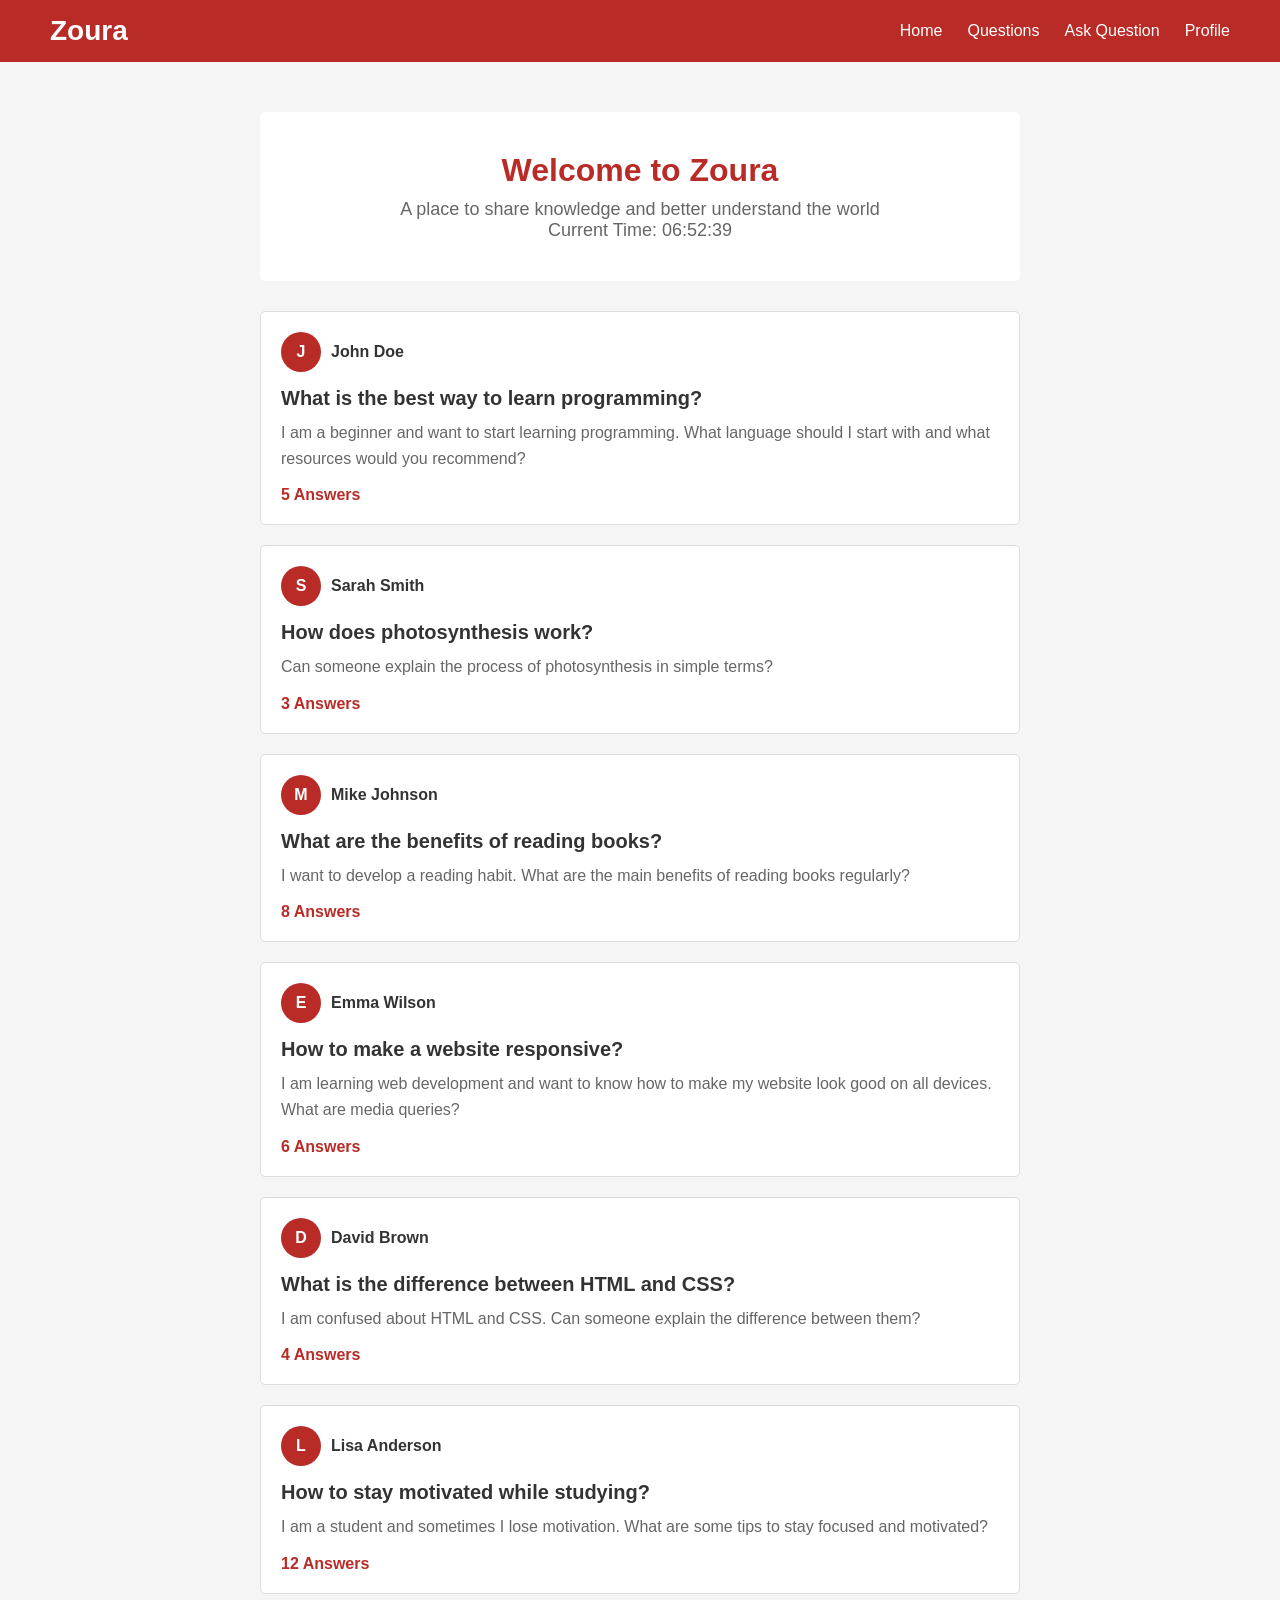
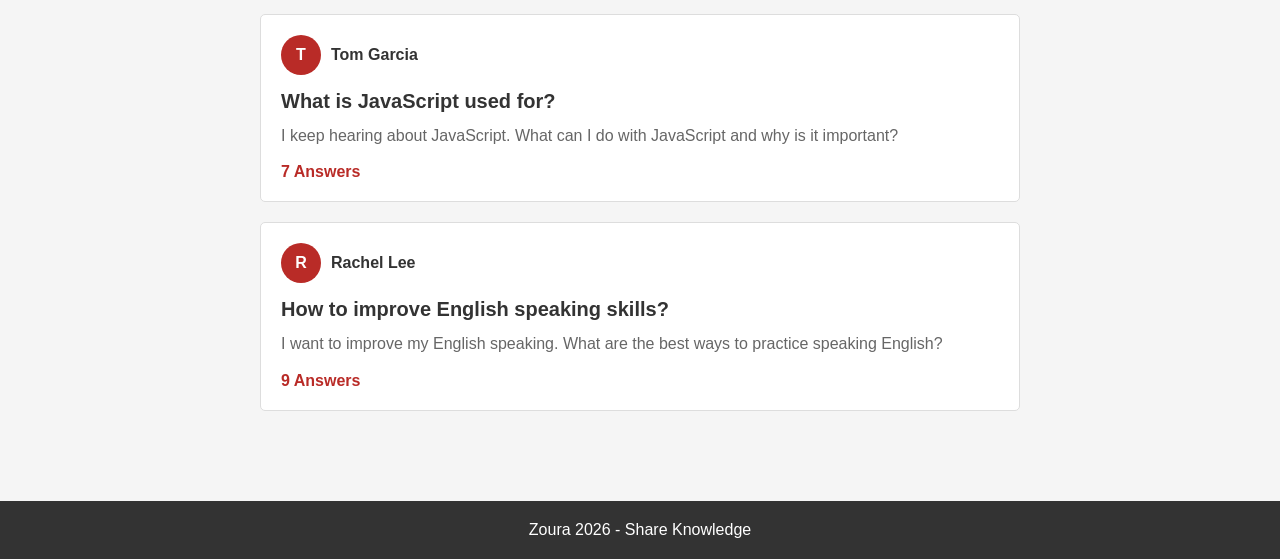
==== index.html @ 1b9b8d32 "first commit" ====
<!DOCTYPE html>
<html>

<head>
    <title>Zoura - Home</title>
    <link rel="stylesheet" href="style.css">
    <script src="script.js"></script>
</head>

<body>
    <div class="header">
        <div class="logo">Zoura</div>
        <div class="nav">
            <a href="index.html">Home</a>
            <a href="questions.html">Questions</a>
            <a href="ask.html">Ask Question</a>
            <a href="profile.html">Profile</a>
        </div>
    </div>

    <div class="container">
        <div class="welcome">
            <h1>Welcome to Zoura</h1>
            <p>A place to share knowledge and better understand the world</p>
            <p id="currentTime"></p>
        </div>

        <div id="questionsContainer"></div>
    </div>

    <div class="footer">
        <p>Zoura 2026 - Share Knowledge</p>
    </div>
</body>

</html>
---- style.css ----
* {
    margin: 0;
    padding: 0;
    box-sizing: border-box;
}

body {
    font-family: Arial, sans-serif;
    background-color: #f5f5f5;
}
.header {
    background-color: #b92b27;
    color: white;
    padding: 15px 50px;
    display: flex;
    justify-content: space-between;
    align-items: center;
}

.logo {
    font-size: 28px;
    font-weight: bold;
}

.nav {
    display: flex;
    gap: 25px;
}

.nav a {
    color: white;
    text-decoration: none;
    font-size: 16px;
}

.nav a:hover {
    text-decoration: underline;
}


.container {
    max-width: 800px;
    margin: 30px auto;
    padding: 20px;
}


.welcome {
    background-color: white;
    padding: 40px;
    text-align: center;
    border-radius: 5px;
    margin-bottom: 30px;
}

.welcome h1 {
    color: #b92b27;
    margin-bottom: 10px;
}

.welcome p {
    color: #666;
    font-size: 18px;
}

/* Question Box */
.question-box {
    background-color: white;
    padding: 20px;
    margin-bottom: 20px;
    border-radius: 5px;
    border: 1px solid #ddd;
}

.user-info {
    display: flex;
    align-items: center;
    margin-bottom: 15px;
}

.user-pic {
    width: 40px;
    height: 40px;
    background-color: #b92b27;
    color: white;
    border-radius: 50%;
    display: flex;
    align-items: center;
    justify-content: center;
    font-weight: bold;
    margin-right: 10px;
}

.user-name {
    font-weight: bold;
    color: #333;
}

.question-title {
    font-size: 20px;
    font-weight: bold;
    color: #333;
    margin-bottom: 10px;
}

.question-text {
    color: #666;
    line-height: 1.6;
    margin-bottom: 15px;
}

.answer-count {
    color: #b92b27;
    font-weight: bold;
}


.question-detail {
    background-color: white;
    padding: 25px;
    margin-bottom: 30px;
    border-radius: 5px;
    border: 1px solid #ddd;
}

.answer {
    background-color: #f9f9f9;
    padding: 15px;
    margin-top: 20px;
    border-left: 3px solid #b92b27;
}

.answer-text {
    color: #555;
    line-height: 1.6;
}


.form-box {
    background-color: white;
    padding: 30px;
    border-radius: 5px;
    margin-bottom: 30px;
}

.form-group {
    margin-bottom: 20px;
}

.form-group label {
    display: block;
    font-weight: bold;
    margin-bottom: 8px;
    color: #333;
}

.form-group input,
.form-group textarea,
.form-group select {
    width: 100%;
    padding: 12px;
    border: 1px solid #ddd;
    border-radius: 4px;
    font-size: 14px;
}

.form-group textarea {
    height: 150px;
    resize: vertical;
}

.submit-btn {
    background-color: #b92b27;
    color: white;
    padding: 12px 30px;
    border: none;
    border-radius: 4px;
    font-size: 16px;
    cursor: pointer;
    font-weight: bold;
}

.submit-btn:hover {
    background-color: #a02622;
}

/* Tips Box */
.tips-box {
    background-color: white;
    padding: 25px;
    border-radius: 5px;
    border: 1px solid #ddd;
}

.tips-box h3 {
    color: #b92b27;
    margin-bottom: 15px;
}

.tips-box ul {
    margin-left: 20px;
}

.tips-box li {
    color: #666;
    line-height: 2;
}


.profile-header {
    background-color: white;
    padding: 30px;
    border-radius: 5px;
    margin-bottom: 30px;
    display: flex;
    align-items: center;
}

.profile-pic-large {
    width: 100px;
    height: 100px;
    background-color: #b92b27;
    color: white;
    border-radius: 50%;
    display: flex;
    align-items: center;
    justify-content: center;
    font-size: 40px;
    font-weight: bold;
    margin-right: 25px;
}

.profile-info h1 {
    color: #333;
    margin-bottom: 5px;
}

.profile-info p {
    color: #666;
}


.stats-box {
    background-color: white;
    padding: 25px;
    border-radius: 5px;
    margin-bottom: 30px;
    display: flex;
    justify-content: space-around;
}

.stat {
    text-align: center;
}

.stat-number {
    font-size: 32px;
    font-weight: bold;
    color: #b92b27;
}

.stat-label {
    color: #666;
    margin-top: 5px;
}

h2 {
    color: #333;
    margin: 30px 0 20px 0;
}

.answer-box {
    background-color: white;
    padding: 20px;
    margin-bottom: 15px;
    border-radius: 5px;
    border: 1px solid #ddd;
}

.question-title-small {
    font-size: 16px;
    font-weight: bold;
    color: #b92b27;
    margin-bottom: 10px;
}


.footer {
    background-color: #333;
    color: white;
    text-align: center;
    padding: 20px;
    margin-top: 50px;
}

@media (max-width: 1024px) {
    .container {
        max-width: 90%;
        padding: 15px;
    }

    .header {
        padding: 15px 30px;
    }

    .question-title {
        font-size: 19px;
    }
}


@media (max-width: 768px) {
    .header {
        flex-direction: column;
        padding: 15px 20px;
    }

    .logo {
        margin-bottom: 15px;
        font-size: 26px;
    }

    .nav {
        flex-direction: row;
        flex-wrap: wrap;
        gap: 15px;
        justify-content: center;
    }

    .nav a {
        font-size: 15px;
    }

    .container {
        padding: 10px;
        margin: 20px auto;
        max-width: 95%;
    }

    .welcome {
        padding: 25px 20px;
    }

    .welcome h1 {
        font-size: 24px;
    }

    .welcome p {
        font-size: 16px;
    }

    .question-box,
    .question-detail,
    .form-box,
    .tips-box {
        padding: 15px;
    }

    .question-title {
        font-size: 18px;
    }

    .profile-header {
        flex-direction: column;
        text-align: center;
        padding: 25px;
    }

    .profile-pic-large {
        margin-right: 0;
        margin-bottom: 15px;
    }

    .stats-box {
        flex-direction: row;
        flex-wrap: wrap;
        gap: 15px;
        padding: 20px;
    }

    .stat {
        flex: 1;
        min-width: 100px;
    }

    .stat-number {
        font-size: 28px;
    }
}


@media (max-width: 480px) {
    .header {
        padding: 12px 15px;
    }

    .logo {
        font-size: 24px;
        margin-bottom: 12px;
    }

    .nav {
        flex-direction: column;
        gap: 8px;
    }

    .nav a {
        font-size: 14px;
        padding: 8px;
    }

    .container {
        margin: 15px auto;
    }

    .welcome {
        padding: 20px 15px;
    }

    .welcome h1 {
        font-size: 22px;
    }

    .welcome p {
        font-size: 14px;
    }

    .question-box,
    .question-detail,
    .form-box,
    .tips-box,
    .answer-box {
        padding: 12px;
        margin-bottom: 15px;
    }

    .question-title {
        font-size: 17px;
    }

    .question-text,
    .answer-text {
        font-size: 14px;
    }

    .user-pic {
        width: 35px;
        height: 35px;
        font-size: 14px;
    }

    .user-name {
        font-size: 14px;
    }

    .form-group input,
    .form-group textarea,
    .form-group select {
        font-size: 14px;
        padding: 10px;
    }

    .submit-btn {
        width: 100%;
        padding: 14px;
        font-size: 15px;
    }

    .profile-pic-large {
        width: 80px;
        height: 80px;
        font-size: 32px;
    }

    .profile-info h1 {
        font-size: 24px;
    }

    .stats-box {
        flex-direction: column;
        gap: 15px;
        padding: 15px;
    }

    .stat-number {
        font-size: 26px;
    }

    h2 {
        font-size: 20px;
    }

    .footer {
        padding: 15px;
        font-size: 14px;
    }
}
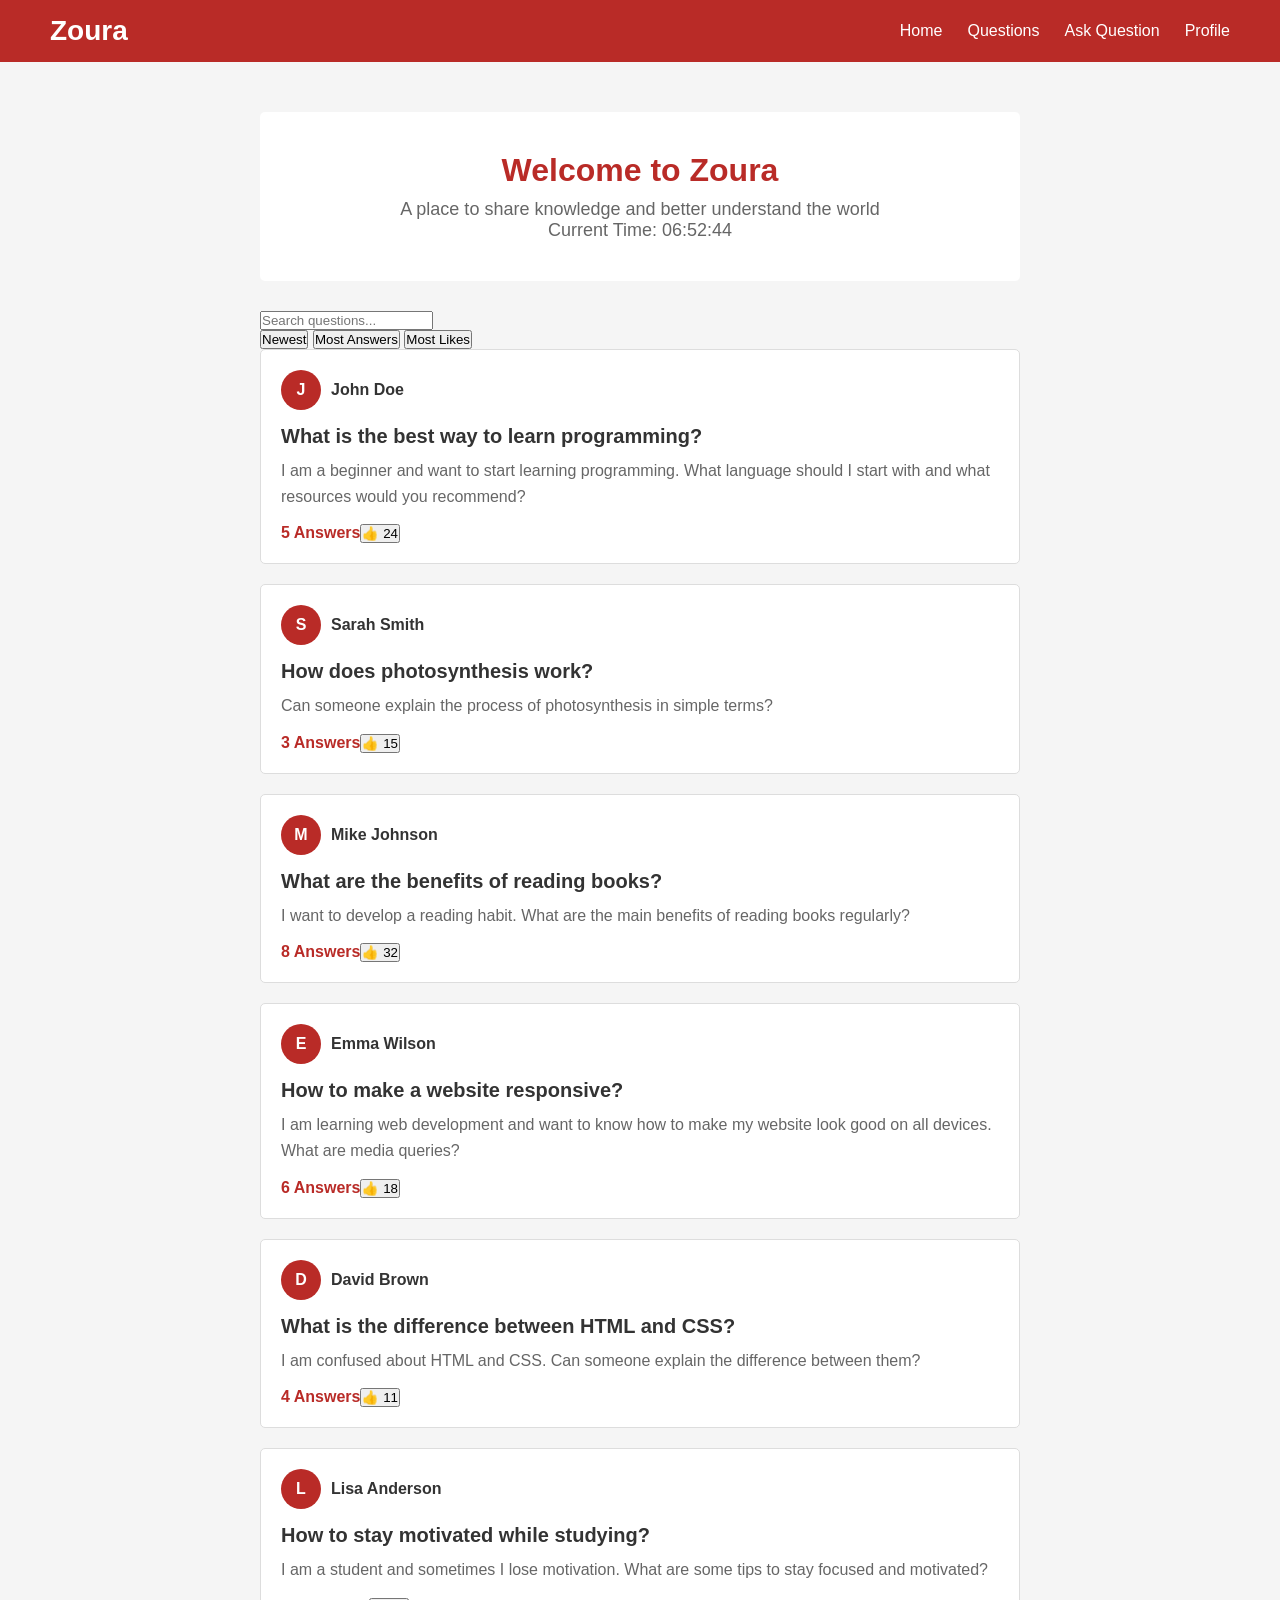
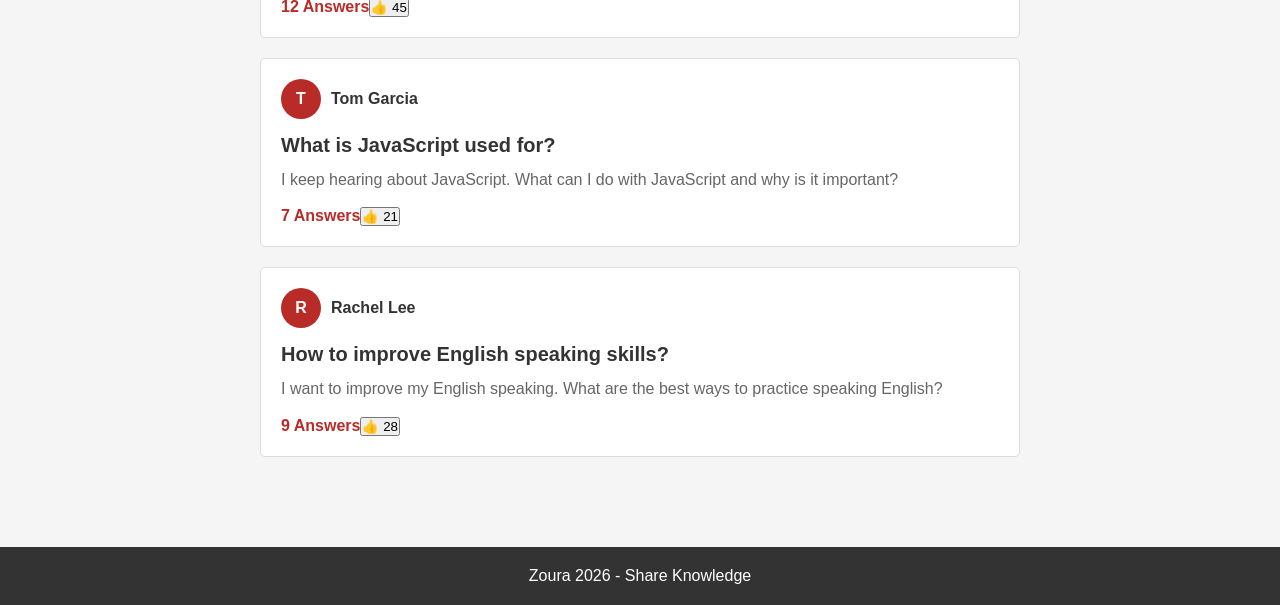
==== commit 15a6de58: "updated" ====
--- a/index.html
+++ b/index.html
@@ -25,6 +25,15 @@
             <p id="currentTime"></p>
         </div>
 
+        <div class="search-sort-box">
+            <input type="text" id="searchInput" placeholder="Search questions..." onkeyup="searchQuestions()">
+            <div class="sort-buttons">
+                <button onclick="sortQuestions('newest')" class="sort-btn">Newest</button>
+                <button onclick="sortQuestions('answers')" class="sort-btn">Most Answers</button>
+                <button onclick="sortQuestions('likes')" class="sort-btn">Most Likes</button>
+            </div>
+        </div>
+
         <div id="questionsContainer"></div>
     </div>
 
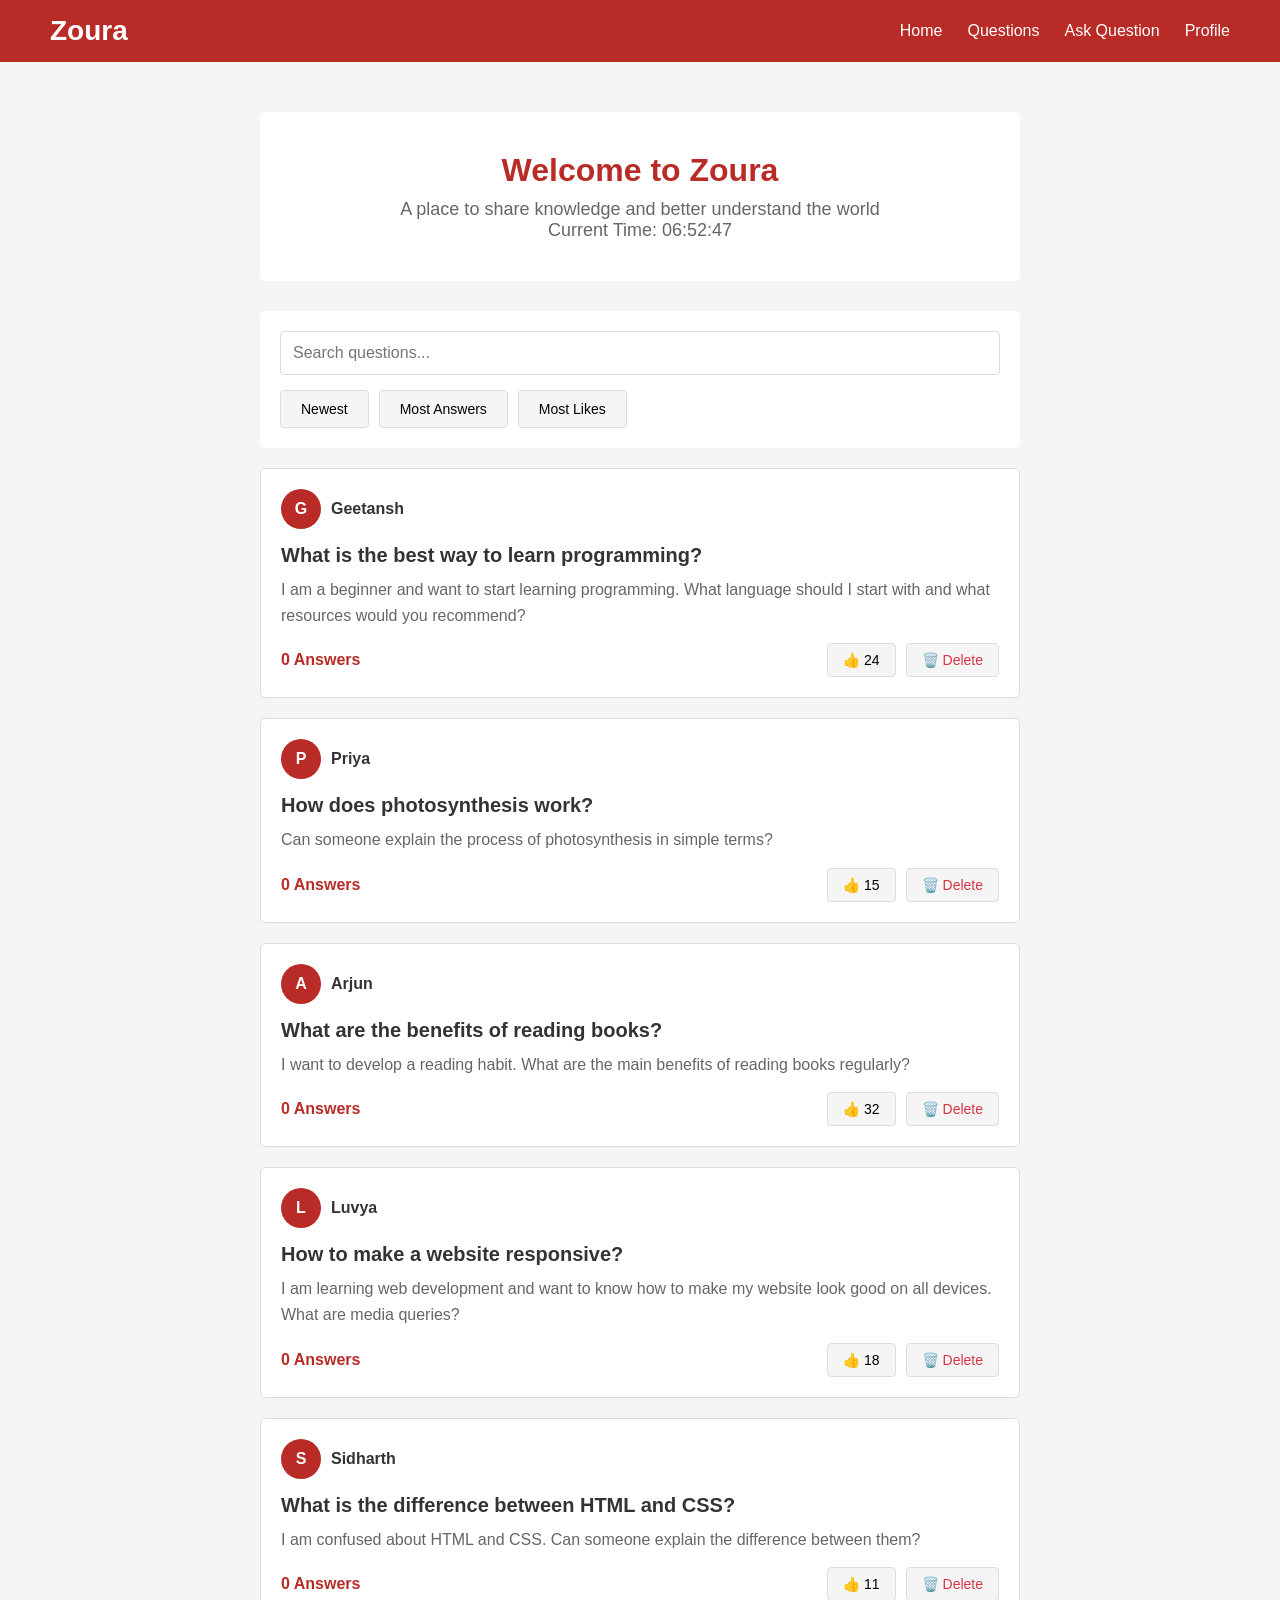
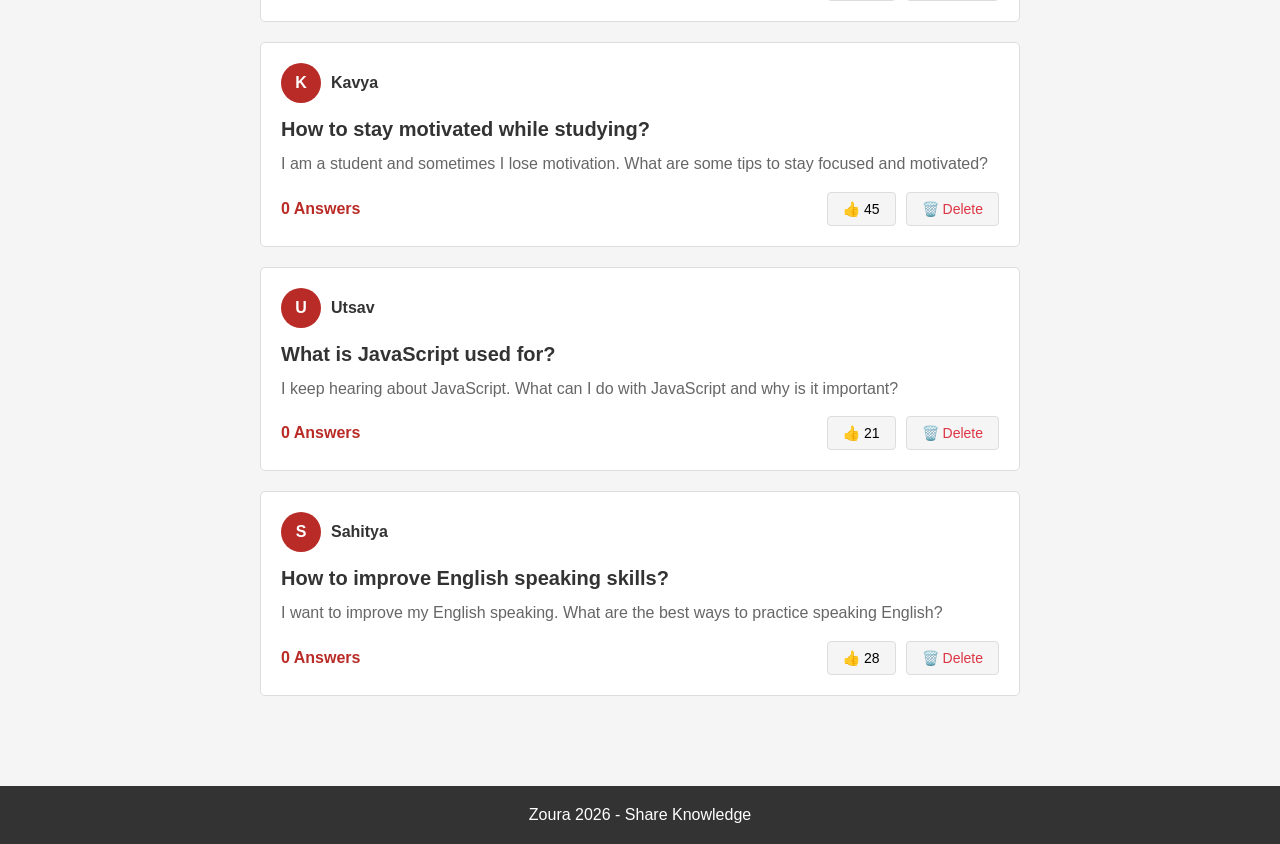
==== commit 40677aa5: "updated responsiveness" ====
--- a/index.html
+++ b/index.html
@@ -5,6 +5,7 @@
     <title>Zoura - Home</title>
     <link rel="stylesheet" href="style.css">
     <script src="script.js"></script>
+    <meta name="viewport" content="width=device-width, initial-scale=1.0">
 </head>
 
 <body>
--- a/style.css
+++ b/style.css
@@ -8,6 +8,7 @@
     font-family: Arial, sans-serif;
     background-color: #f5f5f5;
 }
+
 .header {
     background-color: #b92b27;
     color: white;
@@ -63,7 +64,7 @@
     font-size: 18px;
 }
 
-/* Question Box */
+
 .question-box {
     background-color: white;
     padding: 20px;
@@ -112,6 +113,131 @@
 .answer-count {
     color: #b92b27;
     font-weight: bold;
+}
+
+.answer-count.clickable {
+    cursor: pointer;
+    transition: color 0.2s;
+}
+
+.answer-count.clickable:hover {
+    color: #8a1f1c;
+    text-decoration: underline;
+}
+
+
+.search-sort-box {
+    background-color: white;
+    padding: 20px;
+    margin-bottom: 20px;
+    border-radius: 5px;
+}
+
+#searchInput {
+    width: 100%;
+    padding: 12px;
+    border: 1px solid #ddd;
+    border-radius: 4px;
+    font-size: 16px;
+    margin-bottom: 15px;
+}
+
+.sort-buttons {
+    display: flex;
+    gap: 10px;
+}
+
+.sort-btn {
+    padding: 10px 20px;
+    background-color: #f5f5f5;
+    border: 1px solid #ddd;
+    border-radius: 4px;
+    cursor: pointer;
+    font-size: 14px;
+}
+
+.sort-btn:hover {
+    background-color: #b92b27;
+    color: white;
+}
+
+
+.question-actions {
+    display: flex;
+    justify-content: space-between;
+    align-items: center;
+    margin-top: 10px;
+}
+
+.action-buttons {
+    display: flex;
+    gap: 10px;
+}
+
+.like-btn {
+    padding: 8px 15px;
+    background-color: #f5f5f5;
+    border: 1px solid #ddd;
+    border-radius: 4px;
+    cursor: pointer;
+    font-size: 14px;
+}
+
+.like-btn:hover {
+    background-color: #b92b27;
+    color: white;
+}
+
+.delete-btn {
+    padding: 8px 15px;
+    background-color: #f5f5f5;
+    border: 1px solid #ddd;
+    border-radius: 4px;
+    cursor: pointer;
+    font-size: 14px;
+    color: #dc3545;
+}
+
+.delete-btn:hover {
+    background-color: #dc3545;
+    color: white;
+}
+
+
+.char-count {
+    font-size: 12px;
+    color: #666;
+    margin-top: 5px;
+}
+
+
+.notification {
+    position: fixed;
+    top: 20px;
+    right: 20px;
+    padding: 15px 25px;
+    border-radius: 5px;
+    color: white;
+    font-weight: bold;
+    z-index: 1000;
+    opacity: 1;
+    transition: opacity 0.3s;
+}
+
+.notification.success {
+    background-color: #28a745;
+}
+
+.notification.error {
+    background-color: #dc3545;
+}
+
+
+.no-results {
+    text-align: center;
+    padding: 40px;
+    color: #666;
+    font-size: 18px;
 }
 
 
@@ -135,6 +261,35 @@
     line-height: 1.6;
 }
 
+.answer-form {
+    display: flex;
+    flex-direction: column;
+    gap: 15px;
+}
+
+.answer-form textarea {
+    width: 100%;
+    padding: 12px;
+    border: 1px solid #ddd;
+    border-radius: 4px;
+    font-size: 14px;
+    resize: vertical;
+}
+
+.no-answers {
+    text-align: center;
+    padding: 20px;
+    color: #666;
+    font-style: italic;
+}
+
+.question-stats {
+    margin-top: 15px;
+    padding-top: 15px;
+    border-top: 1px solid #eee;
+    color: #666;
+}
+
 
 .form-box {
     background-color: white;
@@ -184,7 +339,7 @@
     background-color: #a02622;
 }
 
-/* Tips Box */
+
 .tips-box {
     background-color: white;
     padding: 25px;
@@ -430,8 +585,17 @@
     .form-box,
     .tips-box,
     .answer-box {
-        padding: 12px;
+        padding: 15px;
         margin-bottom: 15px;
+    }
+
+    .sort-buttons {
+        flex-wrap: wrap;
+    }
+
+    .sort-btn {
+        flex: 1;
+        min-width: 100px;
     }
 
     .question-title {
